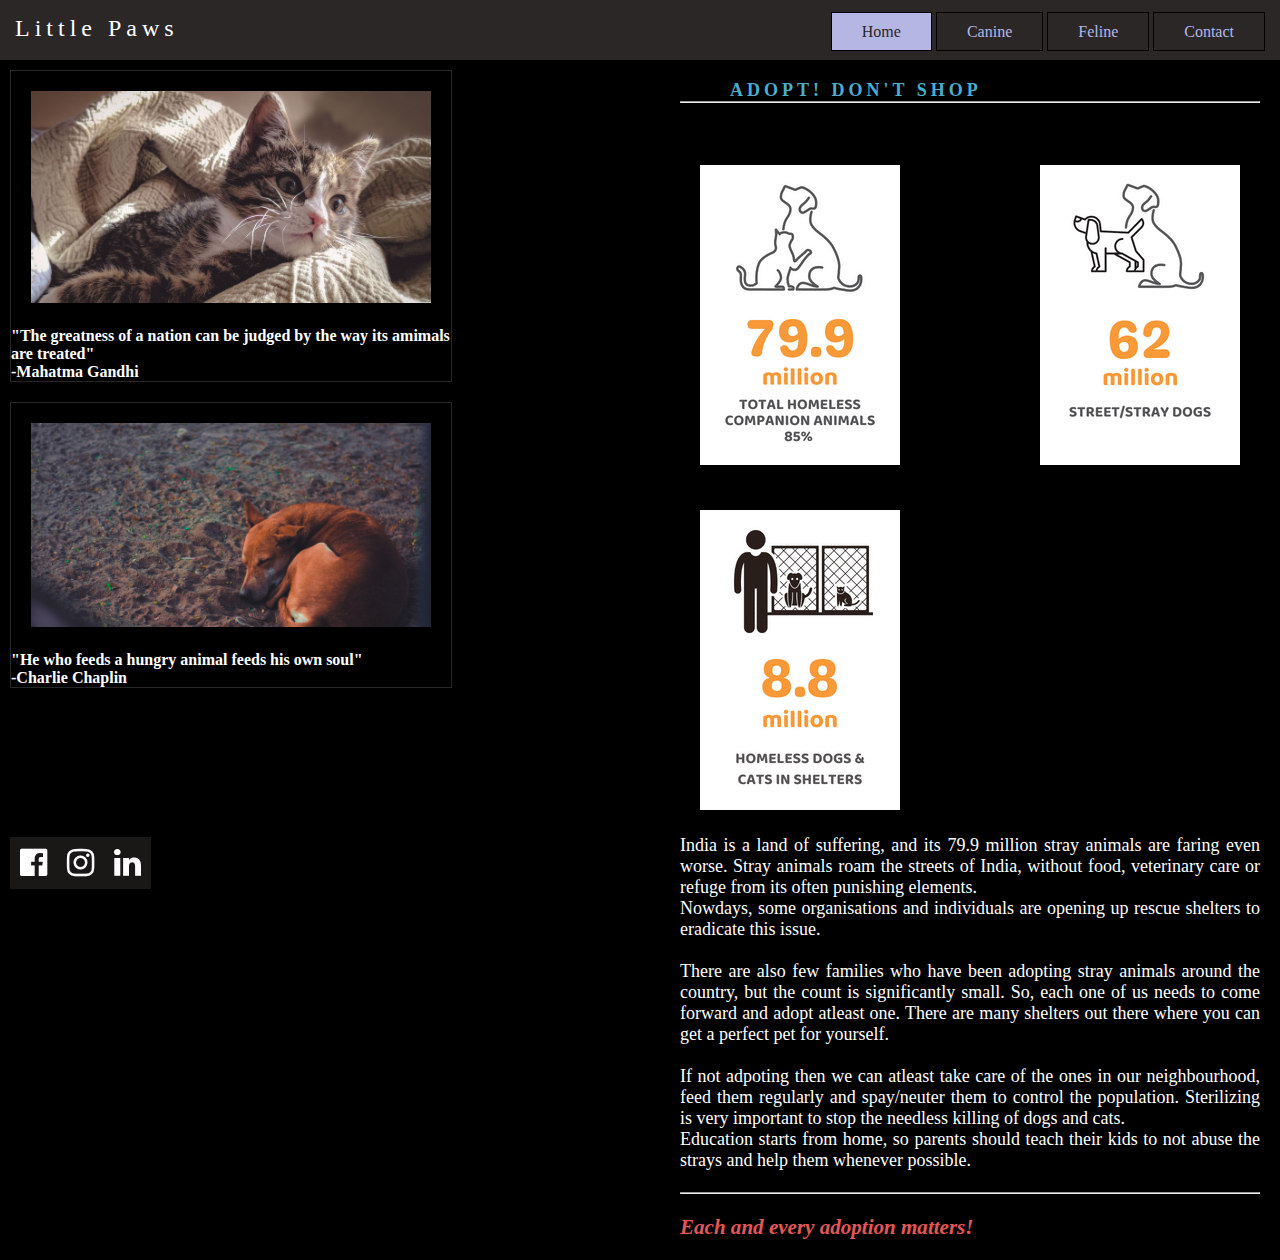
==== index.html @ e9adcb97 "Little Pawzzz" ====
<!DOCTYPE html>
<html>
    <head>
        <meta charset="utf-8">
        <title>Indian Strays</title>
        <link href="style.css" rel="stylesheet" type="text/css">
        <link rel="stylesheet" href="https://cdnjs.cloudflare.com/ajax/libs/font-awesome/4.7.0/css/font-awesome.min.css" integrity="sha512-SfTiTlX6kk+qitfevl/7LibUOeJWlt9rbyDn92a1DqWOw9vWG2MFoays0sgObmWazO5BQPiFucnnEAjpAB+/Sw==" crossorigin="anonymous" referrerpolicy="no-referrer">
    </head>
    <body>
        <header>
            <p class="title">Little Paws</p>
            <div class="main">
                <ul>
                    <li class="home"><a href="index.html">Home</a></li>
                    <li><a href="Canine.html">Canine</a></li>
                    <li><a href="Feline.html">Feline</a></li>
                    <li><a href="ContactUs.html">Contact</a></li>
                </ul>
            </div>
        </header>
        <div class="parent">
            <figure><img class="cat" src="image11.jpg" alt="stray cat">
                <figcaption>
                    <strong>"The greatness of a nation can be judged by the way its amimals are treated"</strong>
                <br><b> -Mahatma Gandhi</b></figcaption>
            </figure>
        </div>    
        <section id="para">
            <b> <span>ADOPT! DON'T SHOP</span> </b>
            <hr><br><br>
                <img class="sign" src="1.png">
                <img class="sign" src="2.png">
                <img class="sign" src="4.png">
            <p>
                India is a land of suffering, and its 79.9 million stray animals are faring even worse. 
                Stray animals roam the streets of India, without food, veterinary care or refuge from its often punishing elements. 
                <br>Nowdays, some organisations and individuals are opening up rescue shelters to eradicate this 
                issue.
                <br><br>
                There are also few families who have been adopting stray animals around the country, but the count is significantly small. 
                So, each one of us needs to come forward and adopt atleast one. There are many shelters out there where you can get a perfect pet 
                for yourself. 
                <br><br>If not adpoting then we can atleast take care of the ones in our neighbourhood, feed them regularly and spay/neuter them
                to control the population. Sterilizing is very important to stop the needless
                killing of dogs and cats.
                <br>Education starts from home, so parents should teach their kids to not abuse the strays and help them whenever possible.
                <br><br><hr><br>
                <h3><em style="color: #e25757;"> Each and every adoption matters!</em></h3>
        </section>
        <div class="parent">
        <figure><img class="dog" src="image22.jpeg" alt="stray dog">
            <figcaption>
               <strong>"He who feeds a hungry animal feeds his own soul"</strong>
               <br>
               <b>-Charlie Chaplin</b>
            </figcaption>
       </figure>
       </div>
       <footer id="icon">
           <a class="social" href="https://www.facebook.com/profile.php?id=100078652515368" target="_blank">
                <i class="fa fa-2x fa-facebook-official"></i>
           </a>
           <a class="social" href="https://instagram.com/_ankita_.03?utm_medium=copy_link" target="_blank">
               <i class="fa fa-2x fa-instagram"></i>
           </a>
           <a class="social" href="https://www.linkedin.com/in/ankita-ghosh-43a31722b" target="_blank">
               <i class="fa fa-2x fa-linkedin"></i>
           </a>
        </footer>
    </body>
</html>
---- style.css ----
*{
    padding: 0px;
    margin: 0px;
    font-family: lucida sans;
    color: #fff;
}
body{
    background-color: #000;
}
header{
    background-color: #2c2727;
    height: 60px;
}
ul{
    float: right;
    padding: 15px;
    margin-top: 8px;
    list-style-type: none;
}
ul li{
    display: inline;
}
ul li a{
    text-decoration: none;
    color: #b6b6e5;
    padding: 10px 30px;
    border: 1px solid #000;
}
ul li a:hover{
    color: #2c2727;
    background-color: #b6b6e5;
    transition: ease 0.5s;
}
ul li.home a{
    color: #2c2727;
    background-color: #b6b6e5;
}
.title{
    font-size: x-large;
    color: #fff;
    float: left;
    letter-spacing: 5px;
    padding: 10px;
    margin: 5px;
}
aside{
    float: right;
    border: 1px solid gray;
    padding: 10px;
    margin: 20px;
}   
img{
    padding: 20px;
    width: 400px;
}
figcaption{
    clear: both;
    font-family: cursive;
}
img.cat:hover{
    opacity: 0.8;
}
#para{
    padding: 20px;
    position: absolute;
    top: 60px;
    left: 660px;
    font-size: large;
    text-align: justify;
}
.parent{
    border: 1px solid rgba(59, 57, 57, 0.678);
    margin: 10px 870px 10px 10px;
    float: left;
    position: relative;
}
span{
    letter-spacing: 4px;
    padding: 50px;
    color: rgb(73, 174, 207);
}
.sign{
    width: 200px;
}
#icon{
    display: flex;
    position: absolute;
    bottom: 1px;
    position: fixed;
    padding: 10px;
}
a i:hover{
    color: rgb(73, 174, 207);
    background-color: #000;
    transition: ease 0.8s;
}
.social{
    padding: 10px;
    background-color: rgba(44, 39, 39,0.6);
}
.fa-instagram:hover{
    color: rgb(226, 87, 87);
}
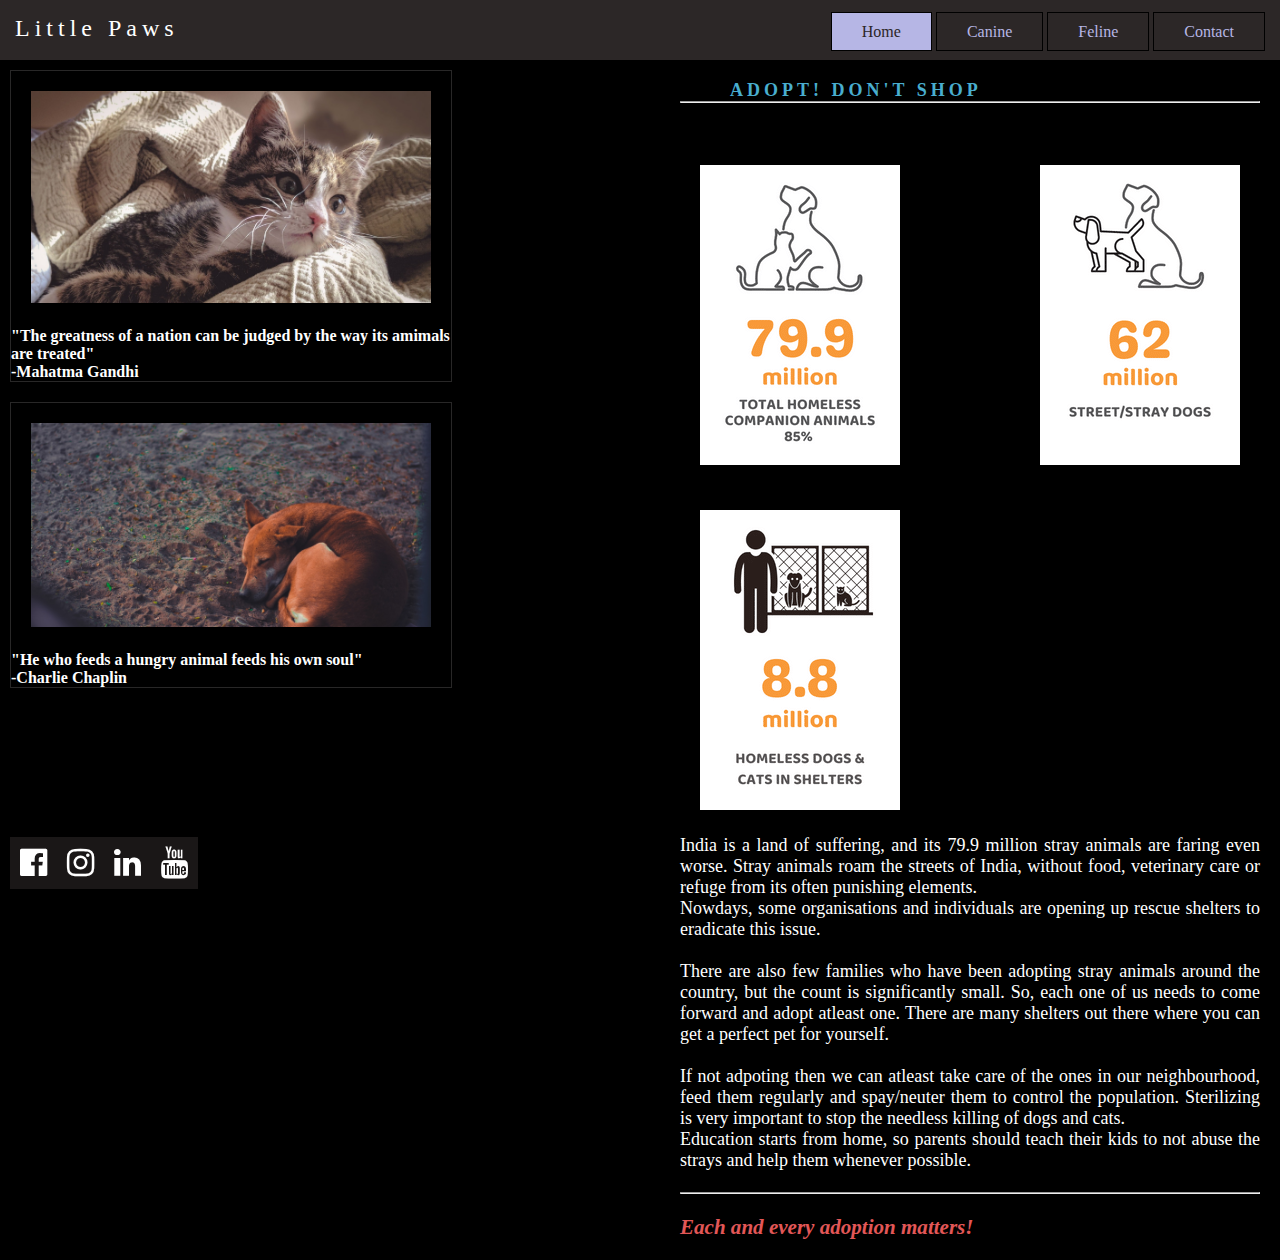
==== commit ec586e81: "Update index.html" ====
--- a/index.html
+++ b/index.html
@@ -66,6 +66,9 @@
            <a class="social" href="https://www.linkedin.com/in/ankita-ghosh-43a31722b" target="_blank">
                <i class="fa fa-2x fa-linkedin"></i>
            </a>
+           <a class="social" href="https://www.youtube.com/channel/UChwvOWuZTyklOnbjMM2ckkA/featured" target="_blank">
+               <i class="fa fa-2x fa-youtube"></i>
+           </a>
         </footer>
     </body>
 </html> 
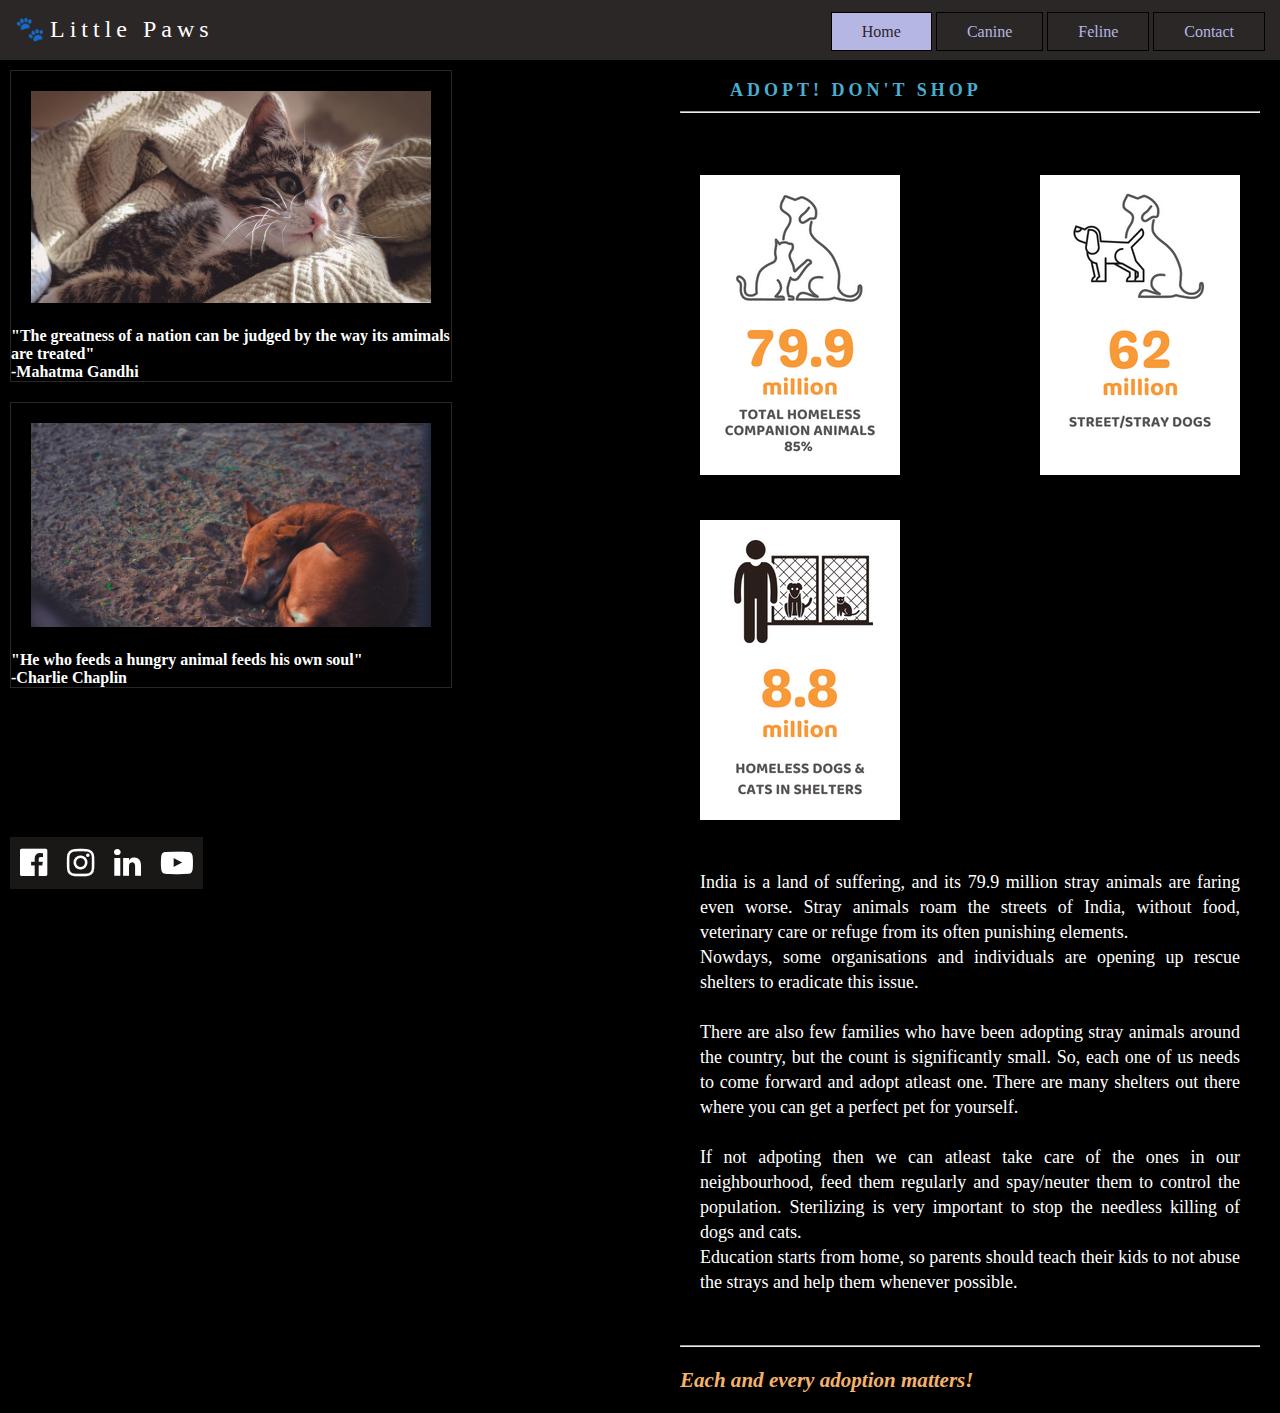
==== commit 43cc083e: "updated index" ====
--- a/index.html
+++ b/index.html
@@ -1,74 +1,99 @@
 <!DOCTYPE html>
 <html>
-    <head>
-        <meta charset="utf-8">
-        <title>Indian Strays</title>
-        <link href="style.css" rel="stylesheet" type="text/css">
-        <link rel="stylesheet" href="https://cdnjs.cloudflare.com/ajax/libs/font-awesome/4.7.0/css/font-awesome.min.css" integrity="sha512-SfTiTlX6kk+qitfevl/7LibUOeJWlt9rbyDn92a1DqWOw9vWG2MFoays0sgObmWazO5BQPiFucnnEAjpAB+/Sw==" crossorigin="anonymous" referrerpolicy="no-referrer">
-    </head>
-    <body>
-        <header>
-            <p class="title">Little Paws</p>
-            <div class="main">
-                <ul>
-                    <li class="home"><a href="index.html">Home</a></li>
-                    <li><a href="Canine.html">Canine</a></li>
-                    <li><a href="Feline.html">Feline</a></li>
-                    <li><a href="ContactUs.html">Contact</a></li>
-                </ul>
-            </div>
-        </header>
-        <div class="parent">
-            <figure><img class="cat" src="image11.jpg" alt="stray cat">
-                <figcaption>
-                    <strong>"The greatness of a nation can be judged by the way its amimals are treated"</strong>
-                <br><b> -Mahatma Gandhi</b></figcaption>
-            </figure>
-        </div>    
-        <section id="para">
-            <b> <span>ADOPT! DON'T SHOP</span> </b>
-            <hr><br><br>
-                <img class="sign" src="1.png">
-                <img class="sign" src="2.png">
-                <img class="sign" src="4.png">
-            <p>
-                India is a land of suffering, and its 79.9 million stray animals are faring even worse. 
-                Stray animals roam the streets of India, without food, veterinary care or refuge from its often punishing elements. 
-                <br>Nowdays, some organisations and individuals are opening up rescue shelters to eradicate this 
-                issue.
-                <br><br>
-                There are also few families who have been adopting stray animals around the country, but the count is significantly small. 
-                So, each one of us needs to come forward and adopt atleast one. There are many shelters out there where you can get a perfect pet 
-                for yourself. 
-                <br><br>If not adpoting then we can atleast take care of the ones in our neighbourhood, feed them regularly and spay/neuter them
-                to control the population. Sterilizing is very important to stop the needless
-                killing of dogs and cats.
-                <br>Education starts from home, so parents should teach their kids to not abuse the strays and help them whenever possible.
-                <br><br><hr><br>
-                <h3><em style="color: #e25757;"> Each and every adoption matters!</em></h3>
-        </section>
-        <div class="parent">
+
+<head>
+    <meta charset="utf-8">
+    <title>Indian Strays</title>
+    <link href="style.css" rel="stylesheet" type="text/css">
+    <link rel="stylesheet" href="https://cdnjs.cloudflare.com/ajax/libs/font-awesome/4.7.0/css/font-awesome.min.css"
+        integrity="sha512-SfTiTlX6kk+qitfevl/7LibUOeJWlt9rbyDn92a1DqWOw9vWG2MFoays0sgObmWazO5BQPiFucnnEAjpAB+/Sw=="
+        crossorigin="anonymous" referrerpolicy="no-referrer">
+<style>
+    .para{
+        margin: 25px 20px;
+        line-height: 25px;
+    }
+    em{
+        color: #f4b26c;
+    }
+    hr{
+        margin-top: 10px;
+    }
+</style>
+</head>
+
+<body>
+    <header>
+        <p class="title">&#x1F43E;Little Paws</p>
+        <div class="main">
+            <ul>
+                <li class="home"><a href="index.html">Home</a></li>
+                <li><a href="Canine.html">Canine</a></li>
+                <li><a href="Feline.html">Feline</a></li>
+                <li><a href="ContactUs.html">Contact</a></li>
+            </ul>
+        </div>
+    </header>
+    <div class="parent">
+        <figure><img class="cat" src="image11.jpg" alt="stray cat">
+            <figcaption>
+                <strong>"The greatness of a nation can be judged by the way its amimals are treated"</strong>
+                <br><b> -Mahatma Gandhi</b>
+            </figcaption>
+        </figure>
+    </div>
+    <section id="para">
+        <b> <span>ADOPT! DON'T SHOP</span> </b>
+        <hr><br><br>
+        <img class="sign" src="1.png">
+        <img class="sign" src="2.png">
+        <img class="sign" src="4.png">
+        <p class="para">
+            India is a land of suffering, and its 79.9 million stray animals are faring even worse.
+            Stray animals roam the streets of India, without food, veterinary care or refuge from its often punishing
+            elements.
+            <br>Nowdays, some organisations and individuals are opening up rescue shelters to eradicate this
+            issue.
+            <br><br>
+            There are also few families who have been adopting stray animals around the country, but the count is
+            significantly small.
+            So, each one of us needs to come forward and adopt atleast one. There are many shelters out there where you
+            can get a perfect pet
+            for yourself.
+            <br><br>If not adpoting then we can atleast take care of the ones in our neighbourhood, feed them regularly
+            and spay/neuter them
+            to control the population. Sterilizing is very important to stop the needless
+            killing of dogs and cats.
+            <br>Education starts from home, so parents should teach their kids to not abuse the strays and help them
+            whenever possible.
+            <br><br>
+            <hr><br>
+        <h3><em> Each and every adoption matters!</em></h3>
+        </p>
+    </section>
+    <div class="parent">
         <figure><img class="dog" src="image22.jpeg" alt="stray dog">
             <figcaption>
-               <strong>"He who feeds a hungry animal feeds his own soul"</strong>
-               <br>
-               <b>-Charlie Chaplin</b>
+                <strong>"He who feeds a hungry animal feeds his own soul"</strong>
+                <br>
+                <b>-Charlie Chaplin</b>
             </figcaption>
-       </figure>
-       </div>
-       <footer id="icon">
-           <a class="social" href="https://www.facebook.com/profile.php?id=100078652515368" target="_blank">
-                <i class="fa fa-2x fa-facebook-official"></i>
-           </a>
-           <a class="social" href="https://instagram.com/_ankita_.03?utm_medium=copy_link" target="_blank">
-               <i class="fa fa-2x fa-instagram"></i>
-           </a>
-           <a class="social" href="https://www.linkedin.com/in/ankita-ghosh-43a31722b" target="_blank">
-               <i class="fa fa-2x fa-linkedin"></i>
-           </a>
-           <a class="social" href="https://www.youtube.com/channel/UChwvOWuZTyklOnbjMM2ckkA/featured" target="_blank">
-               <i class="fa fa-2x fa-youtube"></i>
-           </a>
-        </footer>
-    </body>
-</html> 
+        </figure>
+    </div>
+    <footer id="icon">
+        <a class="social" href="https://www.facebook.com/profile.php?id=100078652515368" target="_blank">
+            <i class="fa fa-2x fa-facebook-official"></i>
+        </a>
+        <a class="social" href="https://instagram.com/_ankita_.03?utm_medium=copy_link" target="_blank">
+            <i class="fa fa-2x fa-instagram"></i>
+        </a>
+        <a class="social" href="https://www.linkedin.com/in/ankita-ghosh-43a31722b" target="_blank">
+            <i class="fa fa-2x fa-linkedin"></i>
+        </a>
+        <a class="social" href="https://www.youtube.com/channel/UChwvOWuZTyklOnbjMM2ckkA/featured">
+            <i class="fa fa-2x fa-youtube-play"></i>
+        </a>
+    </footer>
+</body>
+
+</html>
--- a/style.css
+++ b/style.css
@@ -101,3 +101,6 @@
 .fa-instagram:hover{
     color: rgb(226, 87, 87);
 }
+.fa-youtube-play:hover{
+    color: rgb(226, 87, 87);
+}
